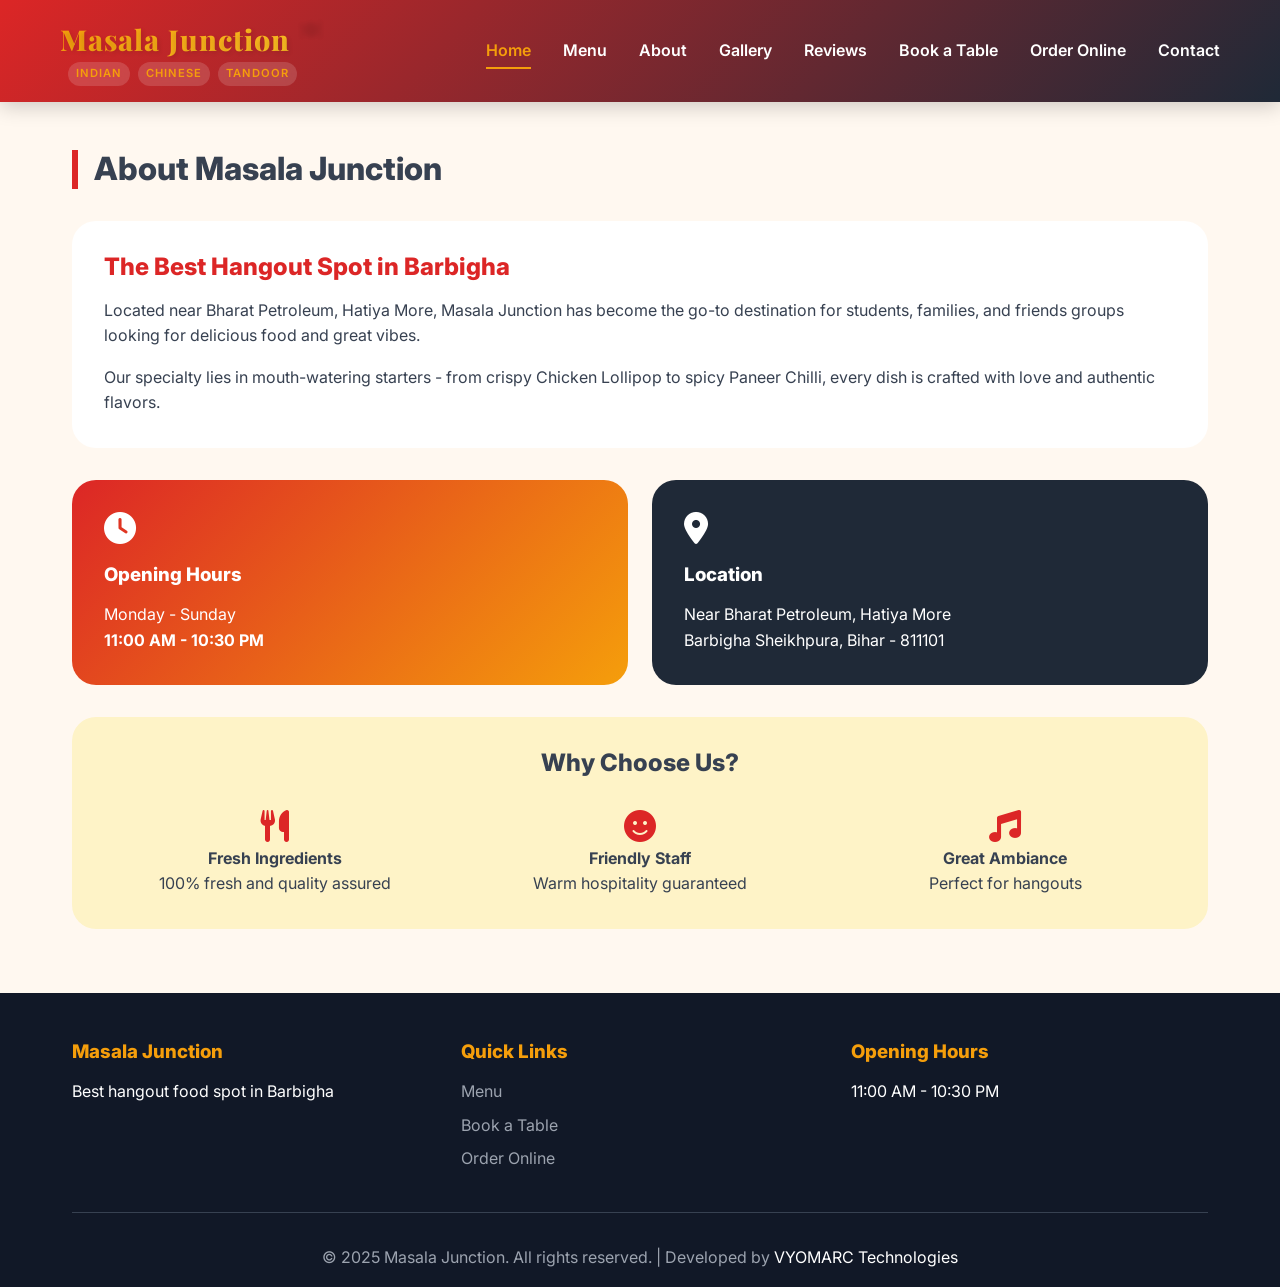
==== about.html @ f4cfb03c "first commit" ====
<!DOCTYPE html>
<html lang="en">
<head>
  <meta charset="UTF-8">
  <meta name="viewport" content="width=device-width, initial-scale=1.0, viewport-fit=cover">
  <title>About: Masala Junction</title>
  <meta name="description" content="Best hangout food spot in Barbigha. Enjoy Chicken Lollipop, Paneer Chilli & more. Rated 4.2★. Call now for delivery or table booking!">
  <meta name="keywords" content="best restaurant in Barbigha, chicken starter Barbigha, Masala Junction, hangout spot">
  
  <!-- Favicon - Replace the href with your logo path -->
  <link rel="icon" type="image/png" sizes="32x32" href="assets/favicon/favicon-32x32.png">
  <link rel="icon" type="image/png" sizes="16x16" href="assets/favicon/favicon-16x16.png">
  <link rel="apple-touch-icon" sizes="180x180" href="assets/favicon/apple-touch-icon.png">
  <link rel="manifest" href="assets/favicon/site.webmanifest">
  
  <link rel="stylesheet" href="css/style.css">
  <link rel="stylesheet" href="https://cdnjs.cloudflare.com/ajax/libs/font-awesome/6.0.0-beta3/css/all.min.css">
  <link href="https://fonts.googleapis.com/css2?family=Inter:wght@300;400;600;700;800&display=swap" rel="stylesheet">
  <link href="https://fonts.googleapis.com/css2?family=Playfair+Display:wght@400;500;600;700;800;900&display=swap" rel="stylesheet">
  
  <style>
    /* Additional navbar styling to match hero section */
    .navbar {
      background: linear-gradient(135deg, #DC2626, #1F2937) !important;
      box-shadow: 0 4px 20px rgba(0, 0, 0, 0.2);
    }
    
    .logo {
      font-family: 'Playfair Display', serif !important;
      font-size: 1.8rem !important;
      font-weight: 800 !important;
      background: linear-gradient(135deg, #F59E0B, #FBBF24) !important;
      -webkit-background-clip: text !important;
      background-clip: text !important;
      color: transparent !important;
      text-shadow: 2px 2px 4px rgba(0, 0, 0, 0.1);
      letter-spacing: 1px;
      position: relative;
    }
    
    .logo::after {
      content: '🍽️';
      font-size: 1.2rem;
      position: absolute;
      top: -5px;
      right: -25px;
      opacity: 0.8;
    }
    
    /* Restaurant type tagline under logo */
    .restaurant-type {
      display: flex;
      gap: 0.5rem;
      margin-left: 0.5rem;
      font-size: 0.7rem;
      font-weight: 600;
      color: #F59E0B;
      letter-spacing: 1px;
    }
    
    .restaurant-type span {
      background: rgba(255, 255, 255, 0.15);
      padding: 0.2rem 0.5rem;
      border-radius: 20px;
      backdrop-filter: blur(5px);
    }
    
    @media (max-width: 768px) {
      .logo {
        font-size: 1.3rem !important;
      }
      
      .logo::after {
        font-size: 0.9rem;
        right: -20px;
      }
      
      .restaurant-type {
        display: none;
      }
    }
    
    /* Update nav links color for better contrast */
    .nav-links a {
      color: white !important;
      font-weight: 600;
    }
    
    .nav-links a:hover {
      color: #F59E0B !important;
    }
    
    .nav-links a.active {
      color: #F59E0B !important;
    }
    
    .nav-links a::after {
      background: #F59E0B !important;
    }
    
    /* Mobile menu background */
    @media (max-width: 768px) {
      .nav-links {
        background: linear-gradient(135deg, #DC2626, #1F2937) !important;
      }
    }
  </style>
</head>
<body>

  <!-- Navigation -->
  <nav class="navbar">
    <div class="nav-container">
      <div>
        <a href="index.html" class="logo">Masala Junction</a>
        <div class="restaurant-type">
          <span>INDIAN</span>
          <span>CHINESE</span>
          <span>TANDOOR</span>
        </div>
      </div>
      <button class="menu-toggle" aria-label="Toggle menu">
        <i class="fas fa-bars"></i>
      </button>
      <div class="nav-links">
        <a href="index.html" class="active">Home</a>
        <a href="menu.html">Menu</a>
        <a href="about.html">About</a>
        <a href="gallery.html">Gallery</a>
        <a href="reviews.html">Reviews</a>
        <a href="book-table.html">Book a Table</a>
        <a href="order.html">Order Online</a>
        <a href="contact.html">Contact</a>
      </div>
    </div>
  </nav>

  <div class="container" style="margin: 3rem auto;">
    <h1 class="section-title">About Masala Junction</h1>
    
    <div style="background: white; border-radius: 24px; padding: 2rem; margin-bottom: 2rem;">
      <h2 style="color: #DC2626; margin-bottom: 1rem;">The Best Hangout Spot in Barbigha</h2>
      <p style="margin-bottom: 1rem;">Located near Bharat Petroleum, Hatiya More, Masala Junction has become the go-to destination for students, families, and friends groups looking for delicious food and great vibes.</p>
      <p>Our specialty lies in mouth-watering starters - from crispy Chicken Lollipop to spicy Paneer Chilli, every dish is crafted with love and authentic flavors.</p>
    </div>
    
    <div class="grid-2" style="margin-bottom: 2rem;">
      <div style="background: linear-gradient(135deg, #DC2626, #F59E0B); padding: 2rem; border-radius: 24px; color: white;">
        <i class="fas fa-clock" style="font-size: 2rem;"></i>
        <h3 style="margin: 1rem 0;">Opening Hours</h3>
        <p>Monday - Sunday</p>
        <p><strong>11:00 AM - 10:30 PM</strong></p>
      </div>
      <div style="background: #1F2937; padding: 2rem; border-radius: 24px; color: white;">
        <i class="fas fa-map-marker-alt" style="font-size: 2rem;"></i>
        <h3 style="margin: 1rem 0;">Location</h3>
        <p>Near Bharat Petroleum, Hatiya More</p>
        <p>Barbigha Sheikhpura, Bihar - 811101</p>
      </div>
    </div>
    
    <div style="background: #FEF3C7; border-radius: 24px; padding: 2rem; text-align: center;">
      <h2>Why Choose Us?</h2>
      <div class="grid-3" style="margin-top: 2rem;">
        <div>
          <i class="fas fa-utensils" style="font-size: 2rem; color: #DC2626;"></i>
          <p><strong>Fresh Ingredients</strong><br>100% fresh and quality assured</p>
        </div>
        <div>
          <i class="fas fa-smile" style="font-size: 2rem; color: #DC2626;"></i>
          <p><strong>Friendly Staff</strong><br>Warm hospitality guaranteed</p>
        </div>
        <div>
          <i class="fas fa-music" style="font-size: 2rem; color: #DC2626;"></i>
          <p><strong>Great Ambiance</strong><br>Perfect for hangouts</p>
        </div>
      </div>
    </div>
  </div>

  <footer class="footer">
    <div class="container">
      <div class="footer-content">
        <div class="footer-section">
          <h3>Masala Junction</h3>
          <p>Best hangout food spot in Barbigha</p>
        </div>
        <div class="footer-section">
          <h3>Quick Links</h3>
          <a href="menu.html">Menu</a>
          <a href="book-table.html">Book a Table</a>
          <a href="order.html">Order Online</a>
        </div>
        <div class="footer-section">
          <h3>Opening Hours</h3>
          <p>11:00 AM - 10:30 PM</p>
        </div>
      </div>
      <div class="footer-bottom">
        <p>&copy; 2025 Masala Junction. All rights reserved. | Developed by <a href="https://vyomarc.com" target="_blank" rel="noopener noreferrer">VYOMARC Technologies</a></p>
      </div>
    </div>
  </footer>

  <div class="sticky-bottom-bar">
    <a href="tel:+919123456789" class="call-btn call-track"><i class="fas fa-phone-alt"></i><span>Call</span></a>
    <a href="https://wa.me/919123456789" target="_blank" class="whatsapp-btn whatsapp-track"><i class="fab fa-whatsapp"></i><span>WhatsApp</span></a>
    <a href="https://maps.google.com/?q=Masala+Junction+Barbigha" target="_blank" class="directions-btn direction-track"><i class="fas fa-location-dot"></i><span>Directions</span></a>
  </div>

  <script src="js/main.js"></script>
</body>
</html>
---- css/style.css ----
/* ===== CSS Variables & Reset ===== */
:root {
  --primary-red: #DC2626;
  --primary-red-dark: #B91C1C;
  --primary-yellow: #F59E0B;
  --primary-black: #1F2937;
  --primary-black-dark: #111827;
  --text-dark: #374151;
  --text-light: #6B7280;
  --bg-light: #FFF8F0;
  --bg-white: #FFFFFF;
  --shadow-sm: 0 1px 2px 0 rgb(0 0 0 / 0.05);
  --shadow-md: 0 4px 6px -1px rgb(0 0 0 / 0.1);
  --shadow-lg: 0 10px 15px -3px rgb(0 0 0 / 0.1);
  --shadow-xl: 0 20px 25px -5px rgb(0 0 0 / 0.1);
  --transition: all 0.3s ease;
}

* {
  margin: 0;
  padding: 0;
  box-sizing: border-box;
}

body {
  font-family: 'Inter', -apple-system, BlinkMacSystemFont, 'Segoe UI', Roboto, Oxygen, Ubuntu, sans-serif;
  background: var(--bg-light);
  color: var(--text-dark);
  line-height: 1.6;
  overflow-x: hidden;
}

/* ===== Typography ===== */
h1, h2, h3, h4, h5, h6 {
  font-weight: 800;
  line-height: 1.2;
}

/* ===== Container ===== */
.container {
  max-width: 1200px;
  margin: 0 auto;
  padding: 0 20px;
}

@media (min-width: 640px) {
  .container {
    padding: 0 24px;
  }
}

@media (min-width: 1024px) {
  .container {
    padding: 0 32px;
  }
}

/* ===== Navigation ===== */
.navbar {
  background: var(--bg-white);
  box-shadow: var(--shadow-md);
  position: sticky;
  top: 0;
  z-index: 1000;
  backdrop-filter: blur(10px);
  background: rgba(255, 255, 255, 0.95);
}

.nav-container {
  max-width: 1200px;
  margin: 0 auto;
  padding: 1rem 20px;
  display: flex;
  justify-content: space-between;
  align-items: center;
  position: relative;
}

.logo {
  font-size: 1.5rem;
  font-weight: 800;
  background: linear-gradient(135deg, var(--primary-red), var(--primary-yellow));
  -webkit-background-clip: text;
  background-clip: text;
  color: transparent;
  text-decoration: none;
  transition: var(--transition);
}

.logo:hover {
  transform: scale(1.05);
}

.nav-links {
  display: flex;
  gap: 2rem;
  align-items: center;
}

.nav-links a {
  text-decoration: none;
  color: var(--text-dark);
  font-weight: 600;
  transition: var(--transition);
  position: relative;
}

.nav-links a:hover {
  color: var(--primary-red);
}

.nav-links a::after {
  content: '';
  position: absolute;
  bottom: -5px;
  left: 0;
  width: 0;
  height: 2px;
  background: var(--primary-red);
  transition: var(--transition);
}

.nav-links a:hover::after,
.nav-links a.active::after {
  width: 100%;
}

.nav-links a.active {
  color: var(--primary-red);
}



/* Logo Styling */
.logo {
  display: flex;
  align-items: center;
  gap: 12px; /* Space between logo image and text */
  text-decoration: none;
  font-size: 28px;
  font-weight: bold;
  color: #333; /* Adjust to match your theme */
  white-space: nowrap; /* Prevents wrapping on mobile */
}

.logo-img {
  height: 45px; /* Adjust based on your logo size */
  width: auto;
  display: block;
  object-fit: contain;
}

/* Optional: Logo hover effect */
.logo:hover .logo-img {
  opacity: 0.9;
  transform: scale(1.05);
  transition: all 0.3s ease;
}

/* Dropdown Menu */
.dropdown {
  position: relative;
  display: inline-block;
}

.dropdown-content {
  display: none;
  position: absolute;
  background: var(--bg-white);
  min-width: 200px;
  box-shadow: var(--shadow-lg);
  border-radius: 12px;
  top: 100%;
  left: 0;
  z-index: 1000;
  overflow: hidden;
}

.dropdown-content a {
  padding: 12px 20px;
  display: block;
  color: var(--text-dark);
  transition: var(--transition);
}

.dropdown-content a:hover {
  background: var(--bg-light);
  color: var(--primary-red);
  padding-left: 24px;
}

.dropdown:hover .dropdown-content {
  display: block;
  animation: fadeIn 0.3s ease;
}

@keyframes fadeIn {
  from {
    opacity: 0;
    transform: translateY(-10px);
  }
  to {
    opacity: 1;
    transform: translateY(0);
  }
}

/* Mobile Menu */
.menu-toggle {
  display: none;
  background: none;
  border: none;
  font-size: 1.5rem;
  cursor: pointer;
  color: var(--primary-red);
}

@media (max-width: 768px) {
  .menu-toggle {
    display: block;
  }
  
  .nav-links {
    display: none;
    position: absolute;
    top: 100%;
    left: 0;
    right: 0;
    background: var(--bg-white);
    flex-direction: column;
    padding: 1rem;
    gap: 1rem;
    box-shadow: var(--shadow-lg);
    animation: slideDown 0.3s ease;
  }
  
  .nav-links.active {
    display: flex;
  }
  
  .dropdown-content {
    position: static;
    box-shadow: none;
    padding-left: 1rem;
  }
  
  .dropdown:hover .dropdown-content {
    display: none;
  }
  
  .dropdown.active .dropdown-content {
    display: block;
  }
}

@keyframes slideDown {
  from {
    opacity: 0;
    transform: translateY(-20px);
  }
  to {
    opacity: 1;
    transform: translateY(0);
  }
}

/* ===== Buttons ===== */
.btn {
  display: inline-flex;
  align-items: center;
  gap: 8px;
  padding: 12px 24px;
  border-radius: 50px;
  font-weight: 700;
  text-decoration: none;
  transition: var(--transition);
  cursor: pointer;
  border: none;
  font-size: 1rem;
}

.btn-primary {
  background: #A93118;
  color: #ffffff;
  box-shadow: var(--shadow-md);
}

.btn-primary:hover {
  background: var(--primary-red-dark);
  transform: translateY(-2px);
  box-shadow: var(--shadow-lg);
}

.btn-secondary {
  background: var(--primary-yellow);
  color: var(--primary-black);
}

.btn-secondary:hover {
  background: #E68A00;
  transform: translateY(-2px);
}

.btn-outline {
  border: 2px solid var(--primary-red);
  color: var(--primary-red);
  background: transparent;
}

.btn-outline:hover {
  background: var(--primary-red);
  color: white;
}

/* ===== Cards & Sections ===== */
.section-title {
  border-left: 6px solid var(--primary-red);
  padding-left: 16px;
  margin-bottom: 2rem;
  font-size: 2rem;
}

.hero {
  background: linear-gradient(135deg, #7F1100, #ffa600);
  color: white;
  padding: 60px 0;
  position: relative;
  overflow: hidden;
}

.hero-content {
  text-align: center;
  max-width: 800px;
  margin: 0 auto;
}

.hero h1 {
  font-size: 3rem;
  margin-bottom: 1rem;
  animation: fadeInUp 0.6s ease;
}

.hero p {
  font-size: 1.25rem;
  margin-bottom: 2rem;
  opacity: 0.9;
}

.star-rating {
  color: #FBBF24;
  margin-bottom: 1.5rem;
}

/* Cards */
.dish-card, .review-card {
  background: var(--bg-white);
  border-radius: 16px;
  overflow: hidden;
  transition: var(--transition);
  box-shadow: var(--shadow-sm);
  position: relative;
}

.dish-card:hover, .review-card:hover {
  transform: translateY(-5px);
  box-shadow: var(--shadow-xl);
}

.best-seller-badge {
  position: absolute;
  top: 12px;
  left: 12px;
  background: var(--primary-red);
  color: white;
  padding: 4px 12px;
  border-radius: 20px;
  font-size: 0.75rem;
  font-weight: bold;
  z-index: 1;
}

/* Form Styles */
.form-group {
  margin-bottom: 1.5rem;
}

.form-group label {
  display: block;
  margin-bottom: 0.5rem;
  font-weight: 600;
  color: var(--text-dark);
}

.form-group input,
.form-group select,
.form-group textarea {
  width: 100%;
  padding: 12px;
  border: 2px solid #E5E7EB;
  border-radius: 12px;
  font-size: 1rem;
  transition: var(--transition);
}

.form-group input:focus,
.form-group select:focus,
.form-group textarea:focus {
  outline: none;
  border-color: var(--primary-red);
  box-shadow: 0 0 0 3px rgba(220, 38, 38, 0.1);
}

/* Footer */
.footer {
  background: var(--primary-black-dark);
  color: white;
  padding: 3rem 0 1rem;
  margin-top: 4rem;
}

.footer-content {
  display: grid;
  grid-template-columns: repeat(auto-fit, minmax(250px, 1fr));
  gap: 2rem;
  margin-bottom: 2rem;
}

.footer-section h3 {
  margin-bottom: 1rem;
  color: var(--primary-yellow);
}

.footer-section a {
  color: #9CA3AF;
  text-decoration: none;
  display: block;
  margin-bottom: 0.5rem;
  transition: var(--transition);
}

.footer-section a:hover {
  color: var(--primary-yellow);
  transform: translateX(5px);
}

.footer-bottom {
  text-align: center;
  padding-top: 2rem;
  border-top: 1px solid #374151;
  color: #9CA3AF;
}

.footer-bottom a {
  text-decoration: none;
  color: #ffffff;
}

.footer-bottom a:hover {
  text-decoration: underline;
}


/* Sticky Bottom Bar */
.sticky-bottom-bar {
  position: fixed;
  bottom: 0;
  left: 0;
  right: 0;
  background: var(--bg-white);
  box-shadow: 0 -4px 10px rgba(0, 0, 0, 0.1);
  display: none;
  justify-content: space-around;
  padding: 12px;
  z-index: 1000;
}

.sticky-bottom-bar a {
  display: flex;
  flex-direction: column;
  align-items: center;
  gap: 4px;
  text-decoration: none;
  font-size: 0.75rem;
  font-weight: 600;
  transition: var(--transition);
}

.sticky-bottom-bar .call-btn { color: var(--primary-red); }
.sticky-bottom-bar .whatsapp-btn { color: #25D366; }
.sticky-bottom-bar .directions-btn { color: #1E3A8A; }

.sticky-bottom-bar a:hover {
  transform: translateY(-3px);
}

@media (max-width: 768px) {
  .sticky-bottom-bar {
    display: flex;
  }
  
  body {
    padding-bottom: 80px;
  }
}

/* Utility Classes */
.text-center { text-align: center; }
.mt-4 { margin-top: 1rem; }
.mb-4 { margin-bottom: 1rem; }
.grid-2 { display: grid; grid-template-columns: repeat(2, 1fr); gap: 1.5rem; }
.grid-3 { display: grid; grid-template-columns: repeat(3, 1fr); gap: 1.5rem; }
.grid-4 { display: grid; grid-template-columns: repeat(4, 1fr); gap: 1.5rem; }

@media (max-width: 768px) {
  .grid-2, .grid-3, .grid-4 {
    grid-template-columns: 1fr;
    gap: 1rem;
  }
}

/* Animations */
@keyframes fadeInUp {
  from {
    opacity: 0;
    transform: translateY(30px);
  }
  to {
    opacity: 1;
    transform: translateY(0);
  }
}

/* Loading Spinner */
.spinner {
  border: 3px solid rgba(220, 38, 38, 0.1);
  border-top-color: var(--primary-red);
  border-radius: 50%;
  width: 40px;
  height: 40px;
  animation: spin 0.6s linear infinite;
}

@keyframes spin {
  to { transform: rotate(360deg); }
}

/* Modal */
.modal {
  display: none;
  position: fixed;
  top: 0;
  left: 0;
  right: 0;
  bottom: 0;
  background: rgba(0, 0, 0, 0.8);
  z-index: 2000;
  justify-content: center;
  align-items: center;
}

.modal.active {
  display: flex;
}

.modal-content {
  background: var(--bg-white);
  padding: 2rem;
  border-radius: 24px;
  max-width: 500px;
  width: 90%;
  text-align: center;
}

/* Responsive Images */
img {
  max-width: 100%;
  height: auto;
}

/* ===== Offer Banner Styles ===== */
.offer-banner {
  background: linear-gradient(135deg, #F59E0B, #DC2626);
  border-radius: 20px;
  padding: 1.5rem;
  text-align: center;
  color: white;
  position: relative;
  overflow: hidden;
  transition: all 0.4s cubic-bezier(0.4, 0, 0.2, 1);
  cursor: pointer;
  box-shadow: 0 4px 15px rgba(0, 0, 0, 0.1);
}

/* Hover Effect - Scale and Shadow */
.offer-banner:hover {
  transform: translateY(-5px);
  box-shadow: 0 15px 35px rgba(220, 38, 38, 0.3);
}

/* Animated Background Effect */
.offer-banner::before {
  content: '';
  position: absolute;
  top: 0;
  left: -100%;
  width: 100%;
  height: 100%;
  background: linear-gradient(90deg, transparent, rgba(255, 255, 255, 0.3), transparent);
  transition: left 0.6s ease;
}

.offer-banner:hover::before {
  left: 100%;
}

/* Shine Effect on Hover */
.offer-banner::after {
  content: '';
  position: absolute;
  top: 0;
  left: 0;
  right: 0;
  bottom: 0;
  background: radial-gradient(circle at var(--x, 50%) var(--y, 50%), rgba(255, 255, 255, 0.2) 0%, transparent 70%);
  opacity: 0;
  transition: opacity 0.3s ease;
  pointer-events: none;
}

.offer-banner:hover::after {
  opacity: 1;
}

/* Badge Style */
.offer-badge {
  display: inline-block;
  background: rgba(255, 255, 255, 0.2);
  backdrop-filter: blur(10px);
  padding: 0.25rem 1rem;
  border-radius: 50px;
  font-size: 0.7rem;
  font-weight: bold;
  text-transform: uppercase;
  letter-spacing: 1px;
  margin-bottom: 0.75rem;
  animation: pulse 2s infinite;
}

@keyframes pulse {
  0%, 100% {
    transform: scale(1);
  }
  50% {
    transform: scale(1.05);
  }
}

/* Tagline Style */
.offer-tagline {
  font-size: 0.875rem;
  text-transform: uppercase;
  letter-spacing: 2px;
  opacity: 0.9;
  margin-bottom: 0.5rem;
}

/* Title Style */
.offer-title {
  font-size: 1.75rem;
  margin: 0.5rem 0;
  font-weight: 800;
  text-shadow: 2px 2px 4px rgba(0, 0, 0, 0.2);
  transition: transform 0.3s ease;
}

.offer-banner:hover .offer-title {
  transform: scale(1.05);
}

/* Description Style */
.offer-description {
  font-size: 1rem;
  margin-bottom: 1rem;
  opacity: 0.95;
}

/* Button Style */
.offer-btn {
  display: inline-flex;
  align-items: center;
  gap: 0.5rem;
  background: white;
  color: #DC2626;
  padding: 0.75rem 1.5rem;
  border-radius: 50px;
  text-decoration: none;
  font-weight: bold;
  margin-top: 0.5rem;
  transition: all 0.3s ease;
  box-shadow: 0 2px 5px rgba(0, 0, 0, 0.1);
  border: none;
  cursor: pointer;
}

.offer-btn i {
  transition: transform 0.3s ease;
}

.offer-btn:hover {
  transform: translateX(5px);
  background: #DC2626;
  color: white;
  box-shadow: 0 5px 15px rgba(0, 0, 0, 0.2);
}

.offer-btn:hover i {
  transform: translateX(5px);
}

/* Optional: Add confetti effect on hover (just for fun) */
@keyframes confetti {
  0% {
    transform: translateY(0) rotate(0deg);
    opacity: 1;
  }
  100% {
    transform: translateY(100px) rotate(360deg);
    opacity: 0;
  }
}

/* Responsive Design */
@media (max-width: 768px) {
  .offer-banner {
    padding: 1.2rem;
  }
  
  .offer-title {
    font-size: 1.3rem;
  }
  
  .offer-description {
    font-size: 0.875rem;
  }
  
  .offer-btn {
    padding: 0.6rem 1.2rem;
    font-size: 0.875rem;
  }
}

/* floating animation */
@keyframes float {
  0%, 100% {
    transform: translateY(0);
  }
  50% {
    transform: translateY(-3px);
  }
}

.offer-banner {
  animation: float 3s ease-in-out infinite;
}

.offer-banner:hover {
  animation: none;
}
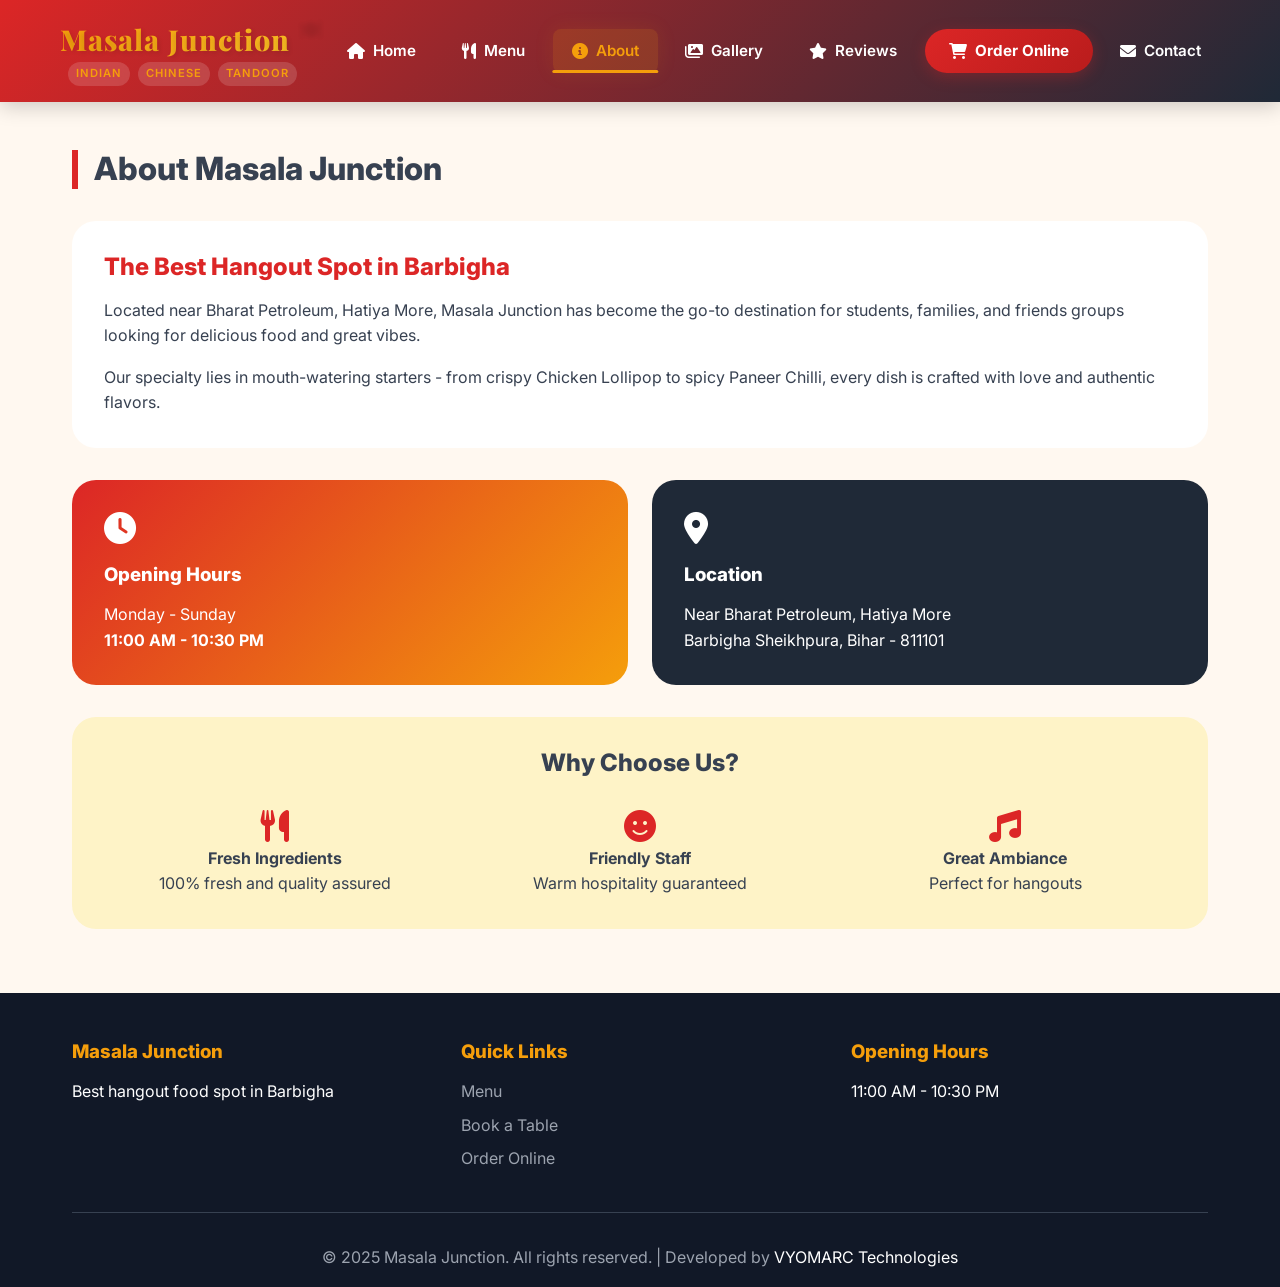
==== commit dd0cdc2e: "Update: Fixed navigation active states and added hero slider - Fixed navigation active class on all " ====
--- a/about.html
+++ b/about.html
@@ -122,15 +122,35 @@
       <button class="menu-toggle" aria-label="Toggle menu">
         <i class="fas fa-bars"></i>
       </button>
-      <div class="nav-links">
-        <a href="index.html" class="active">Home</a>
-        <a href="menu.html">Menu</a>
-        <a href="about.html">About</a>
-        <a href="gallery.html">Gallery</a>
-        <a href="reviews.html">Reviews</a>
-        <a href="book-table.html">Book a Table</a>
-        <a href="order.html">Order Online</a>
-        <a href="contact.html">Contact</a>
+      <div class="nav-links" role="navigation" aria-label="Main navigation">
+        <a href="index.html" class="nav-link">
+          <i class="fas fa-home" aria-hidden="true"></i>
+          <span>Home</span>
+        </a>
+        <a href="menu.html" class="nav-link">
+          <i class="fas fa-utensils" aria-hidden="true"></i>
+          <span>Menu</span>
+        </a>
+        <a href="about.html" class="nav-link active">
+          <i class="fas fa-info-circle" aria-hidden="true"></i>
+          <span>About</span>
+        </a>
+        <a href="gallery.html" class="nav-link">
+          <i class="fas fa-images" aria-hidden="true"></i>
+          <span>Gallery</span>
+        </a>
+        <a href="reviews.html" class="nav-link">
+          <i class="fas fa-star" aria-hidden="true"></i>
+          <span>Reviews</span>
+        </a>
+        <a href="order.html" class="nav-link order-now">
+          <i class="fas fa-shopping-cart" aria-hidden="true"></i>
+          <span>Order Online</span>
+        </a>
+        <a href="contact.html" class="nav-link">
+          <i class="fas fa-envelope" aria-hidden="true"></i>
+          <span>Contact</span>
+        </a>
       </div>
     </div>
   </nav>
--- a/css/style.css
+++ b/css/style.css
@@ -320,30 +320,309 @@
   font-size: 2rem;
 }
 
+/* ===== Hero Section with Slider ===== */
 .hero {
-  background: linear-gradient(135deg, #7F1100, #ffa600);
-  color: white;
-  padding: 60px 0;
   position: relative;
+  height: 90vh;
+  min-height: 500px;
+  max-height: 800px;
   overflow: hidden;
+  background: #1F2937;
+}
+
+/* Hero Slider Container */
+.hero-slider {
+  position: absolute;
+  top: 0;
+  left: 0;
+  width: 100%;
+  height: 100%;
+  overflow: hidden;
+}
+
+/* Hero Slides */
+.hero-slide {
+  position: absolute;
+  top: 0;
+  left: 0;
+  width: 100%;
+  height: 100%;
+  opacity: 0;
+  transform: scale(1.1);
+  transition: opacity 0.8s ease-in-out, transform 0.8s ease-in-out;
+  z-index: 1;
+}
+
+.hero-slide.active {
+  opacity: 1;
+  transform: scale(1);
+  z-index: 2;
+}
+
+.hero-slide img {
+  width: 100%;
+  height: 100%;
+  object-fit: cover;
+  display: block;
+}
+
+/* Overlay for better text readability */
+.hero-overlay {
+  position: absolute;
+  top: 0;
+  left: 0;
+  width: 100%;
+  height: 100%;
+  background: linear-gradient(135deg, rgba(0, 0, 0, 0.7), rgba(0, 0, 0, 0.4));
+  z-index: 1;
+}
+
+/* Hero Content Wrapper */
+.hero-content-wrapper {
+  position: absolute;
+  top: 0;
+  left: 0;
+  width: 100%;
+  height: 100%;
+  display: flex;
+  align-items: center;
+  justify-content: center;
+  z-index: 10;
 }
 
 .hero-content {
   text-align: center;
   max-width: 800px;
   margin: 0 auto;
-}
-
-.hero h1 {
-  font-size: 3rem;
+  padding: 2rem;
+  animation: heroFadeIn 1s ease-out;
+}
+
+.hero-title {
+  font-size: 3.5rem;
+  font-weight: 800;
+  color: white;
+  text-shadow: 0 4px 20px rgba(0, 0, 0, 0.3);
   margin-bottom: 1rem;
-  animation: fadeInUp 0.6s ease;
-}
-
-.hero p {
-  font-size: 1.25rem;
-  margin-bottom: 2rem;
-  opacity: 0.9;
+  line-height: 1.2;
+}
+
+@keyframes heroFadeIn {
+  from {
+    opacity: 0;
+    transform: translateY(30px);
+  }
+  to {
+    opacity: 1;
+    transform: translateY(0);
+  }
+}
+
+/* Hero Dots/Indicators */
+.hero-dots {
+  position: absolute;
+  bottom: 30px;
+  left: 50%;
+  transform: translateX(-50%);
+  display: flex;
+  gap: 12px;
+  z-index: 15;
+}
+
+.hero-dots .dot {
+  width: 14px;
+  height: 14px;
+  border-radius: 50%;
+  background: rgba(255, 255, 255, 0.5);
+  cursor: pointer;
+  transition: all 0.3s ease;
+  border: 2px solid transparent;
+}
+
+.hero-dots .dot:hover {
+  transform: scale(1.2);
+  background: rgba(255, 255, 255, 0.8);
+}
+
+.hero-dots .dot.active {
+  background: #F59E0B;
+  border-color: #F59E0B;
+  box-shadow: 0 0 20px rgba(245, 158, 11, 0.5);
+  transform: scale(1.1);
+}
+
+/* Hero Navigation Arrows */
+.hero-arrow {
+  position: absolute;
+  top: 50%;
+  transform: translateY(-50%);
+  background: rgba(255, 255, 255, 0.15);
+  backdrop-filter: blur(10px);
+  color: white;
+  border: 2px solid rgba(255, 255, 255, 0.2);
+  width: 50px;
+  height: 50px;
+  border-radius: 50%;
+  cursor: pointer;
+  z-index: 15;
+  transition: all 0.3s ease;
+  display: flex;
+  align-items: center;
+  justify-content: center;
+  font-size: 1.2rem;
+}
+
+.hero-arrow:hover {
+  background: rgba(245, 158, 11, 0.8);
+  border-color: #F59E0B;
+  transform: translateY(-50%) scale(1.05);
+  box-shadow: 0 0 30px rgba(245, 158, 11, 0.3);
+}
+
+.hero-arrow-prev {
+  left: 20px;
+}
+
+.hero-arrow-next {
+  right: 20px;
+}
+
+/* Star Rating */
+.hero-content .star-rating {
+  font-size: 1.5rem;
+  color: #FBBF24;
+}
+
+/* Buttons in Hero */
+.hero-content .btn {
+  padding: 14px 32px;
+  font-size: 1.1rem;
+  border-radius: 50px;
+  transition: all 0.3s ease;
+}
+
+.hero-content .btn-primary {
+  background: #DC2626;
+  color: white;
+  border: none;
+  box-shadow: 0 4px 15px rgba(220, 38, 38, 0.4);
+}
+
+.hero-content .btn-primary:hover {
+  background: #B91C1C;
+  transform: translateY(-3px);
+  box-shadow: 0 8px 25px rgba(220, 38, 38, 0.5);
+}
+
+.hero-content .btn-outline {
+  background: transparent;
+  border: 2px solid white;
+  color: white;
+}
+
+.hero-content .btn-outline:hover {
+  background: white;
+  color: #DC2626;
+  transform: translateY(-3px);
+  box-shadow: 0 8px 25px rgba(255, 255, 255, 0.2);
+}
+
+/* Responsive Design */
+@media (max-width: 1024px) {
+  .hero-title {
+    font-size: 3rem;
+  }
+}
+
+@media (max-width: 768px) {
+  .hero {
+    height: 80vh;
+    min-height: 400px;
+  }
+  
+  .hero-title {
+    font-size: 2.2rem;
+  }
+  
+  .hero-content .star-rating {
+    font-size: 1.2rem;
+  }
+  
+  .hero-content .btn {
+    padding: 12px 24px;
+    font-size: 0.95rem;
+  }
+  
+  .hero-arrow {
+    width: 40px;
+    height: 40px;
+    font-size: 1rem;
+  }
+  
+  .hero-arrow-prev {
+    left: 10px;
+  }
+  
+  .hero-arrow-next {
+    right: 10px;
+  }
+  
+  .hero-dots .dot {
+    width: 12px;
+    height: 12px;
+  }
+}
+
+@media (max-width: 480px) {
+  .hero {
+    height: 70vh;
+    min-height: 350px;
+  }
+  
+  .hero-title {
+    font-size: 1.8rem;
+  }
+  
+  .hero-content .star-rating {
+    font-size: 1rem;
+  }
+  
+  .hero-content .btn {
+    padding: 10px 18px;
+    font-size: 0.85rem;
+  }
+  
+  .hero-arrow {
+    width: 35px;
+    height: 35px;
+    font-size: 0.8rem;
+  }
+}
+
+/* Slide Animation */
+@keyframes slideIn {
+  from {
+    transform: scale(1.1);
+    opacity: 0;
+  }
+  to {
+    transform: scale(1);
+    opacity: 1;
+  }
+}
+
+.hero-slide.active {
+  animation: slideIn 0.8s ease-out forwards;
+}
+
+/* Optional: Add a subtle parallax effect on scroll */
+.hero-slider {
+  will-change: transform;
+}
+
+/* Pause animation on hover */
+.hero:hover .hero-slider {
+  animation-play-state: paused;
 }
 
 .star-rating {
@@ -765,4 +1044,190 @@
 
 .offer-banner:hover {
   animation: none;
+}
+
+/* ===== Industry-Grade Navigation ===== */
+.nav-links {
+  display: flex;
+  align-items: center;
+  gap: 0.5rem;
+  list-style: none;
+  margin: 0;
+  padding: 0;
+}
+
+.nav-link {
+  position: relative;
+  display: flex;
+  align-items: center;
+  gap: 0.5rem;
+  padding: 0.6rem 1.2rem;
+  color: rgba(255, 255, 255, 0.85);
+  text-decoration: none;
+  font-weight: 600;
+  font-size: 0.95rem;
+  border-radius: 8px;
+  transition: all 0.3s cubic-bezier(0.4, 0, 0.2, 1);
+  background: transparent;
+  border: none;
+  cursor: pointer;
+  white-space: nowrap;
+}
+
+/* Icon styling */
+.nav-link i {
+  font-size: 1rem;
+  transition: transform 0.3s ease;
+}
+
+/* Hover state */
+.nav-link:hover {
+  color: #F59E0B;
+  background: rgba(255, 255, 255, 0.1);
+  transform: translateY(-2px);
+}
+
+.nav-link:hover i {
+  transform: scale(1.1) rotate(-5deg);
+}
+
+/* Active state */
+.nav-link.active {
+  color: #F59E0B;
+  background: rgba(245, 158, 11, 0.15);
+  box-shadow: 0 0 20px rgba(245, 158, 11, 0.1);
+}
+
+.nav-link.active::after {
+  content: '';
+  position: absolute;
+  bottom: 0;
+  left: 50%;
+  transform: translateX(-50%);
+  width: 60%;
+  height: 3px;
+  background: linear-gradient(90deg, #F59E0B, #FBBF24);
+  border-radius: 2px;
+  animation: navActivePulse 2s ease-in-out infinite;
+}
+
+/* Order Now special styling */
+.nav-link.order-now {
+  background: linear-gradient(135deg, #DC2626, #B91C1C);
+  color: white;
+  padding: 0.6rem 1.5rem;
+  border-radius: 50px;
+  font-weight: 700;
+  box-shadow: 0 4px 15px rgba(220, 38, 38, 0.3);
+}
+
+.nav-link.order-now:hover {
+  background: linear-gradient(135deg, #B91C1C, #991B1B);
+  transform: translateY(-3px) scale(1.02);
+  box-shadow: 0 8px 25px rgba(220, 38, 38, 0.5);
+  color: white;
+}
+
+.nav-link.order-now i {
+  animation: cartBounce 2s ease-in-out infinite;
+}
+
+/* Active pulse animation */
+@keyframes navActivePulse {
+  0%, 100% {
+    opacity: 1;
+  }
+  50% {
+    opacity: 0.5;
+  }
+}
+
+/* Cart bounce animation */
+@keyframes cartBounce {
+  0%, 100% {
+    transform: translateX(0);
+  }
+  50% {
+    transform: translateX(3px);
+  }
+}
+
+/* Mobile Responsive */
+@media (max-width: 768px) {
+  .nav-links {
+    flex-direction: column;
+    align-items: stretch;
+    width: 100%;
+    gap: 0.25rem;
+  }
+  
+  .nav-link {
+    padding: 0.8rem 1.2rem;
+    font-size: 1rem;
+    border-radius: 8px;
+    width: 100%;
+    justify-content: flex-start;
+  }
+  
+  .nav-link i {
+    width: 24px;
+    text-align: center;
+  }
+  
+  .nav-link.active::after {
+    width: 30%;
+    left: 0;
+    transform: none;
+  }
+  
+  .nav-link.order-now {
+    background: linear-gradient(135deg, #DC2626, #B91C1C);
+    justify-content: center;
+    margin-top: 0.5rem;
+  }
+}
+
+/* Tablet Optimization */
+@media (min-width: 769px) and (max-width: 1024px) {
+  .nav-link {
+    padding: 0.5rem 0.8rem;
+    font-size: 0.85rem;
+    gap: 0.3rem;
+  }
+  
+  .nav-link i {
+    font-size: 0.85rem;
+  }
+}
+
+/* Reduced Motion - Accessibility */
+@media (prefers-reduced-motion: reduce) {
+  .nav-link,
+  .nav-link i,
+  .nav-link.order-now,
+  .nav-link.active::after {
+    animation: none !important;
+    transition: none !important;
+    transform: none !important;
+  }
+}
+
+/* Focus states for accessibility */
+.nav-link:focus-visible {
+  outline: 3px solid #F59E0B;
+  outline-offset: 2px;
+  border-radius: 8px;
+}
+
+/* Touch device optimizations */
+@media (hover: none) {
+  .nav-link:hover {
+    transform: none;
+    background: transparent;
+  }
+  
+  .nav-link:active {
+    transform: scale(0.95);
+    background: rgba(255, 255, 255, 0.05);
+  }
 }
